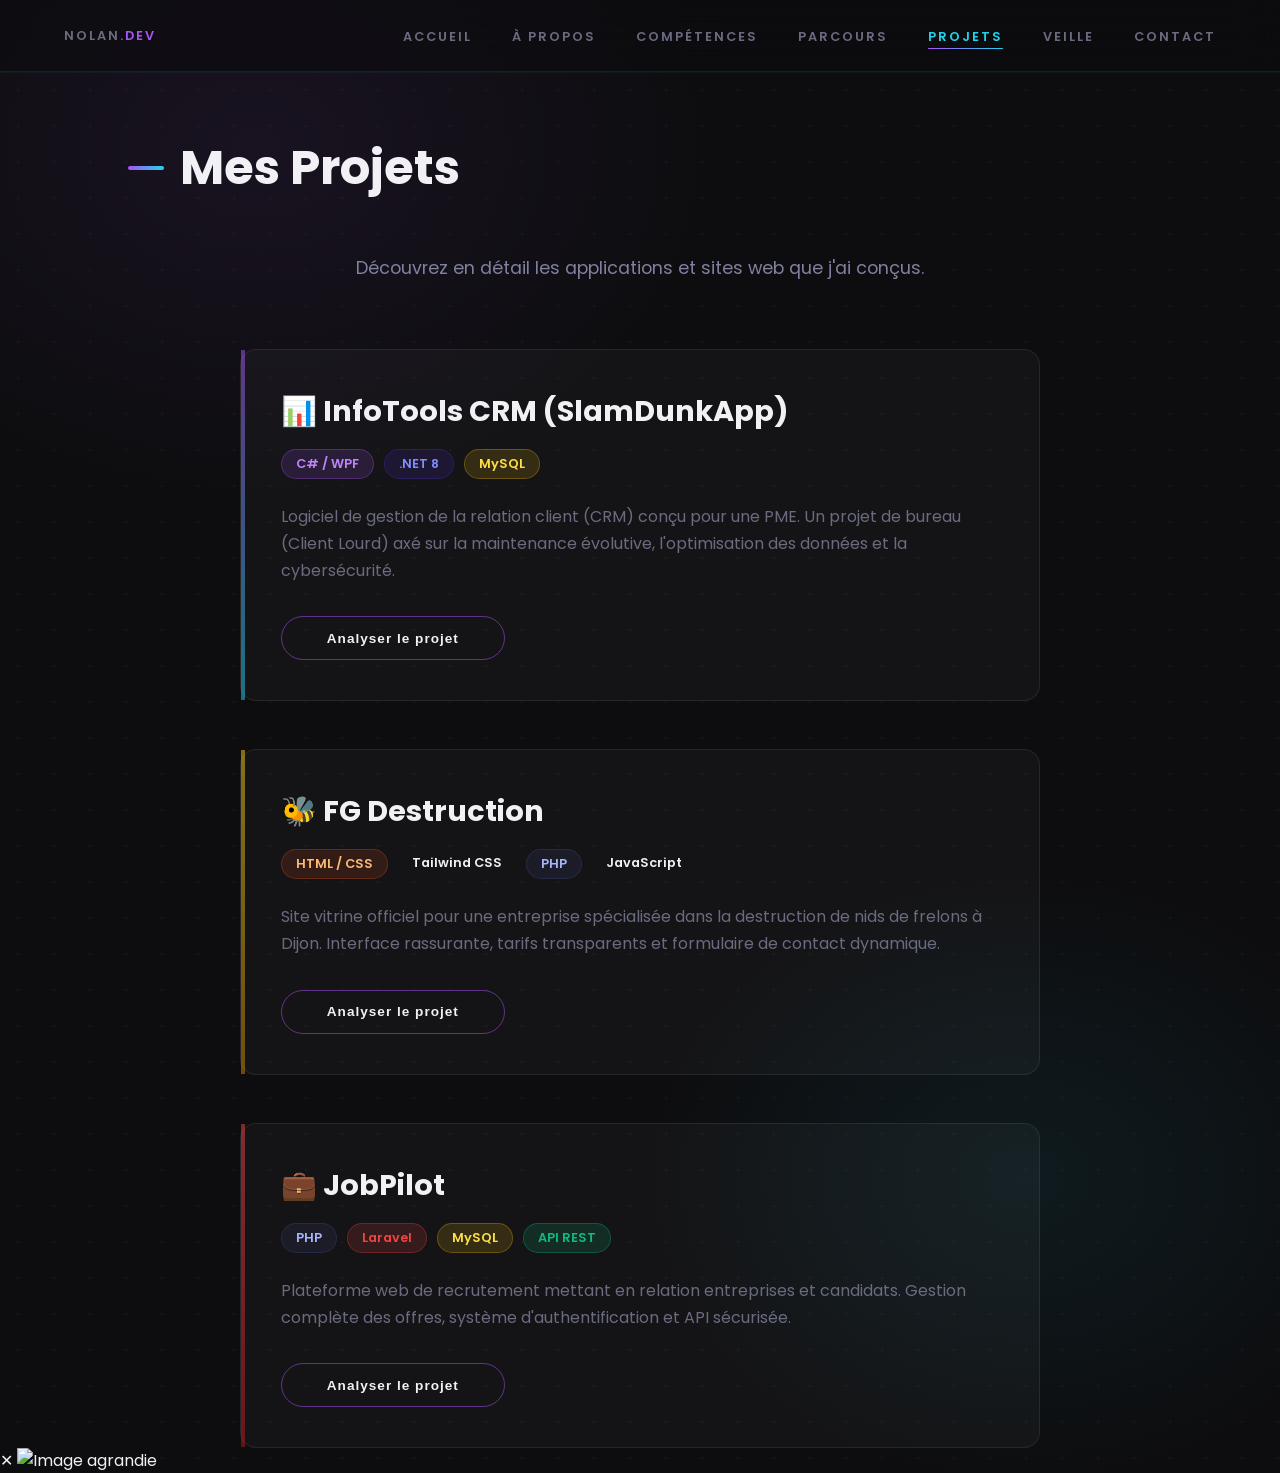
==== projets.html @ b53743a1 "Add files via upload" ====
<!DOCTYPE html>
<html lang="fr">
<head>
    <meta charset="UTF-8">
    <meta name="viewport" content="width=device-width, initial-scale=1.0">
    <title>Projets | Portfolio Nolan</title>
    <link href="https://fonts.googleapis.com/css2?family=Poppins:wght@300;400;500;600;700&display=swap" rel="stylesheet">
    <link rel="stylesheet" href="style.css">
</head>
<body>

    <nav class="nav-top">
        <a href="index.html" class="nav-logo">Nolan<span>.dev</span></a>
        <ul>
            <li><a href="index.html">Accueil</a></li>
            <li><a href="apropos.html">À propos</a></li>
            <li><a href="competences.html">Compétences</a></li>
            <li><a href="parcours.html">Parcours</a></li>
            <li><a href="projets.html" class="active">Projets</a></li>
            <li><a href="veille.html">Veille</a></li>
            <li><a href="contact.html">Contact</a></li>
        </ul>
    </nav>

    <main>
        <section class="section-content">
            <h2 class="section-title">Mes Projets</h2>
            
            <div class="content-box" style="max-width: 1000px; margin: 0 auto;">
                <p class="about-text" style="margin-bottom: 4rem; text-align: center;">
                    Découvrez en détail les applications et sites web que j'ai conçus.
                </p>

                <div class="projects-list">

                    <article class="project-card-vertical reveal">
                        <div class="card-glowing-border"></div>
                        <div class="project-content">
                            <h2 class="project-title">📊 InfoTools CRM (SlamDunkApp)</h2>
                            <div class="project-tags">
                                <span class="tag-color tag-csharp">C# / WPF</span>
                                <span class="tag-color tag-dotnet">.NET 8</span>
                                <span class="tag-color tag-sql">MySQL</span>
                            </div>
                            <p class="project-desc">
                                Logiciel de gestion de la relation client (CRM) conçu pour une PME. Un projet de bureau (Client Lourd) axé sur la maintenance évolutive, l'optimisation des données et la cybersécurité.
                            </p>
                            <button class="btn-outline" onclick="openModal('slamdunk')">Analyser le projet</button>
                        </div>
                    </article>

                    <article class="project-card-vertical reveal">
                        <div class="card-glowing-border" style="background: linear-gradient(180deg, #facc15, #ca8a04);"></div>
                        <div class="project-content">
                            <h2 class="project-title">🐝 FG Destruction</h2>
                            <div class="project-tags">
                                <span class="tag-color tag-html">HTML / CSS</span>
                                <span class="tag-color tag-tailwind">Tailwind CSS</span>
                                <span class="tag-color tag-php">PHP</span>
                                <span class="tag-color tag-js">JavaScript</span>
                            </div>
                            <p class="project-desc">
                                Site vitrine officiel pour une entreprise spécialisée dans la destruction de nids de frelons à Dijon. Interface rassurante, tarifs transparents et formulaire de contact dynamique.
                            </p>
                            <button class="btn-outline" onclick="openModal('fgdestruction')">Analyser le projet</button>
                        </div>
                    </article>

                    <article class="project-card-vertical reveal">
                        <div class="card-glowing-border" style="background: linear-gradient(180deg, #ef4444, #b91c1c);"></div>
                        <div class="project-content">
                            <h2 class="project-title">💼 JobPilot</h2>
                            <div class="project-tags">
                                <span class="tag-color tag-php">PHP</span>
                                <span class="tag-color tag-laravel">Laravel</span>
                                <span class="tag-color tag-sql">MySQL</span>
                                <span class="tag-color tag-api">API REST</span>
                            </div>
                            <p class="project-desc">
                                Plateforme web de recrutement mettant en relation entreprises et candidats. Gestion complète des offres, système d'authentification et API sécurisée.
                            </p>
                            <button class="btn-outline" onclick="openModal('jobpilot')">Analyser le projet</button>
                        </div>
                    </article>

                </div>
            </div>
        </section>
    </main>

    <div class="modal-overlay" id="modal-slamdunk" onclick="handleOverlayClick(event,'slamdunk')">
        <div class="modal">
            <div class="modal-header">
                <h2 class="modal-title">InfoTools CRM</h2>
                <button class="modal-close" onclick="closeModal('slamdunk')">✕</button>
            </div>
            <div class="modal-content">
                <div class="project-tags" style="margin-bottom: 2rem;">
                    <span class="tag-color tag-csharp">C#</span>
                    <span class="tag-color tag-csharp">WPF</span>
                    <span class="tag-color tag-dotnet">.NET 8</span>
                    <span class="tag-color tag-sql">MySQL</span>
                    <span class="tag-color" style="background: rgba(255,255,255,0.1); border: 1px solid rgba(255,255,255,0.2);">MSTest</span>
                    <span class="tag-color" style="background: rgba(255,255,255,0.1); border: 1px solid rgba(255,255,255,0.2);">LiveCharts</span>
                    <span class="tag-color" style="background: rgba(255,255,255,0.1); border: 1px solid rgba(255,255,255,0.2);">iTextSharp</span>
                </div>

                <div class="modal-section-title">📝 Présentation du projet</div>
                <p class="modal-text">
                    InfoTools est une application de bureau (Client Lourd) développée en <strong>C# (WPF)</strong> sous le framework <strong>.NET 8</strong>. Il s'agit d'un logiciel de gestion de la relation client (CRM) conçu pour une PME. Le projet s'inscrit dans une démarche de maintenance évolutive, avec un fort accent sur l'optimisation des données et la cybersécurité.
                </p>

                <div class="modal-section-title">✨ Fonctionnalités Principales</div>
                <ul class="features-list">
                    <li><strong>Tableau de Bord Interactif :</strong> Visualisation des statistiques de l'entreprise en temps réel via des graphiques (LiveCharts).</li>
                    <li><strong>Gestion Commerciale (CRUD) :</strong> Administration unifiée des clients, des prospects et du catalogue de produits IT.</li>
                    <li><strong>Agenda Intelligent :</strong> Système de prise de rendez-vous avec prévention automatique des chevauchements d'horaires.</li>
                    <li><strong>Sécurité & Traçabilité :</strong> Enregistrement complet des actions utilisateurs (historique et audit) avec sérialisation des données au format JSON.</li>
                    <li><strong>Reporting :</strong> Génération automatique de bilans et de statistiques au format PDF.</li>
                </ul>

                <div class="modal-section-title">📸 Captures de l'application</div>
                <div class="modal-gallery">
                    <div>
                        <h4 style="color: var(--text-primary); font-size: 0.9rem; margin-bottom: 8px; text-align: center;">Dashboard & Statistiques</h4>
                        <div class="gallery-item">
                            <img src="img/img1.png" alt="Dashboard InfoTools" onclick="openLightbox(this.src)" style="cursor: zoom-in;">
                        </div>
                    </div>
                    <div>
                        <h4 style="color: var(--text-primary); font-size: 0.9rem; margin-bottom: 8px; text-align: center;">Agenda Intelligent</h4>
                        <div class="gallery-item">
                            <img src="img/img2.png" alt="Agenda Intelligent" onclick="openLightbox(this.src)" style="cursor: zoom-in;">
                        </div>
                    </div>
                    <div>
                        <h4 style="color: var(--text-primary); font-size: 0.9rem; margin-bottom: 8px; text-align: center;">Architecture Base de Données</h4>
                        <div class="gallery-item">
                            <img src="img/img3.png" alt="Base de données MySQL" onclick="openLightbox(this.src)" style="cursor: zoom-in;">
                        </div>
                    </div>
                </div>

                <div style="margin-top: 2.5rem; text-align: center;">
                    <a href="https://github.com/nolanrstt/InfoTools-CRM-LOURD" target="_blank" class="btn-pilule">Voir le code sur GitHub</a>
                </div>
            </div>
        </div>
    </div>

    <div class="modal-overlay" id="modal-fgdestruction" onclick="handleOverlayClick(event,'fgdestruction')">
        <div class="modal">
            <div class="modal-header">
                <h2 class="modal-title">FG Destruction</h2>
                <button class="modal-close" onclick="closeModal('fgdestruction')">✕</button>
            </div>
            <div class="modal-content">
                <div class="project-tags" style="margin-bottom: 2rem;">
                    <span class="tag-color tag-html">HTML5 / CSS3</span>
                    <span class="tag-color tag-tailwind">Tailwind CSS</span>
                    <span class="tag-color tag-php">PHP</span>
                    <span class="tag-color tag-js">JavaScript</span>
                    <span class="tag-color" style="background: rgba(255,255,255,0.1); border: 1px solid rgba(255,255,255,0.2);">API Gouvernement</span>
                    <span class="tag-color" style="background: rgba(255,255,255,0.1); border: 1px solid rgba(255,255,255,0.2);">FormSubmit</span>
                </div>

                <div class="modal-section-title">🎯 Objectif du projet</div>
                <p class="modal-text">
                    Ce projet web a pour but de fournir une interface claire et rassurante pour les clients confrontés à des nuisibles dangereux. Il permet d'identifier l'insecte, de consulter une grille tarifaire transparente et de demander une intervention rapide via un formulaire de contact.
                </p>

                <div class="modal-section-title">📂 Structure & Technologies</div>
                <ul class="features-list">
                    <li><strong>Design & UI :</strong> Utilisation de Tailwind CSS pour un design moderne, responsive et l'intégration d'un Dark Mode sur mesure.</li>
                    <li><strong>Dynamisme PHP :</strong> Gestion des variables globales (téléphone, nom de l'entreprise) pour faciliter les futures mises à jour sur toutes les pages.</li>
                    <li><strong>UX & JavaScript :</strong> Autocomplétion de l'adresse postale dans le formulaire via l'API Adresse du gouvernement français.</li>
                    <li><strong>Contact :</strong> Gestion de l'envoi des e-mails du formulaire sans backend complexe grâce à l'outil FormSubmit.</li>
                </ul>

                <div class="modal-section-title">📸 Captures de l'application</div>
                <div class="modal-gallery">
                    <div>
                        <h4 style="color: var(--text-primary); font-size: 0.9rem; margin-bottom: 8px; text-align: center;">Grille Tarifaire (tarifs.php)</h4>
                        <div class="gallery-item">
                            <img src="img/img4.png" alt="Grille Tarifaire FG Destruction" onclick="openLightbox(this.src)" style="cursor: zoom-in;">
                        </div>
                    </div>
                    <div>
                        <h4 style="color: var(--text-primary); font-size: 0.9rem; margin-bottom: 8px; text-align: center;">Formulaire de Devis (contact.php)</h4>
                        <div class="gallery-item">
                            <img src="img/img5.png" alt="Formulaire de devis" onclick="openLightbox(this.src)" style="cursor: zoom-in;">
                        </div>
                    </div>
                </div>

                <div style="margin-top: 2.5rem; text-align: center;">
                    <a href="https://github.com/nolanrstt/Site-web-stage" target="_blank" class="btn-pilule">Voir le code sur GitHub</a>
                </div>
            </div>
        </div>
    </div>

    <div class="modal-overlay" id="modal-jobpilot" onclick="handleOverlayClick(event,'jobpilot')">
        <div class="modal">
            <div class="modal-header">
                <h2 class="modal-title">JobPilot</h2>
                <button class="modal-close" onclick="closeModal('jobpilot')">✕</button>
            </div>
            <div class="modal-content">
                <div class="project-tags" style="margin-bottom: 2rem;">
                    <span class="tag-color tag-php">PHP</span>
                    <span class="tag-color tag-laravel">Laravel</span>
                    <span class="tag-color tag-sql">MySQL</span>
                    <span class="tag-color tag-api">API REST</span>
                    <span class="tag-color" style="background: rgba(255,255,255,0.1); border: 1px solid rgba(255,255,255,0.2);">MVC</span>
                    <span class="tag-color" style="background: rgba(255,255,255,0.1); border: 1px solid rgba(255,255,255,0.2);">Logs & Audit</span>
                </div>

                <div class="modal-section-title">💼 Contexte & Objectifs</div>
                <p class="modal-text">
                    <strong>JobPilot</strong> est une plateforme web de gestion d'offres d'emploi développée dans le cadre de ma formation en BTS SIO option SLAM.<br><br>
                    L'objectif du projet était de créer une application complète permettant aux <strong>entreprises de publier des offres d'emploi</strong> et aux <strong>candidats de postuler directement en ligne</strong>. Le projet inclut également un système d'administration permettant de gérer les utilisateurs et leurs rôles.
                </p>

                <div class="modal-section-title">⚙️ Fonctionnalités développées</div>
                <ul class="features-list">
                    <li><strong>Gestion des offres :</strong> Création, modification et suppression des annonces (CRUD complet).</li>
                    <li><strong>Authentification & Rôles :</strong> Système sécurisé avec Laravel gérant 3 niveaux d'accès : Admin, Entreprise et Candidat.</li>
                    <li><strong>Espace Candidature :</strong> Possibilité pour les candidats de postuler directement aux offres.</li>
                    <li><strong>Administration globale :</strong> Interface d'administration dédiée pour gérer les utilisateurs, les candidats et les entreprises.</li>
                    <li><strong>API REST :</strong> Création d'une API sécurisée pour accéder aux données de la plateforme depuis l'extérieur.</li>
                    <li><strong>Sécurité & Traçabilité :</strong> Mise en place de logs d'audit pour suivre les actions importantes des utilisateurs.</li>
                </ul>

                <div style="margin-top: 2.5rem; text-align: center;">
                    <a href="https://github.com/nolanrstt/JobPilot" target="_blank" class="btn-pilule">Voir le code sur GitHub</a>
                </div>
            </div>
        </div>
    </div>

    <div id="image-lightbox" class="lightbox-overlay" onclick="closeLightbox(event)">
        <span class="lightbox-close">✕</span>
        <img id="lightbox-img" src="" alt="Image agrandie">
    </div>

    <script>
        /* --- GESTION DES MODALES --- */
        function openModal(id) {
            document.getElementById('modal-' + id).classList.add('open');
            document.body.style.overflow = 'hidden';
        }
        function closeModal(id) {
            document.getElementById('modal-' + id).classList.remove('open');
            document.body.style.overflow = '';
        }
        function handleOverlayClick(e, id) {
            if (e.target === e.currentTarget) closeModal(id);
        }
        document.addEventListener('keydown', (e) => {
            if (e.key === 'Escape') {
                document.querySelectorAll('.modal-overlay.open').forEach(m => {
                    m.classList.remove('open');
                    document.body.style.overflow = '';
                });
                // Fermeture de la lightbox
                const lightbox = document.getElementById('image-lightbox');
                if(lightbox) lightbox.classList.remove('active');
            }
        });

        /* --- LIGHTBOX (AGRANDISSEMENT IMAGES) --- */
        function openLightbox(src) {
            const lightbox = document.getElementById('image-lightbox');
            const lightboxImg = document.getElementById('lightbox-img');
            lightboxImg.src = src;
            lightbox.classList.add('active');
        }
        function closeLightbox(e) {
            if (e.target !== document.getElementById('lightbox-img')) {
                document.getElementById('image-lightbox').classList.remove('active');
            }
        }

        /* --- ANIMATION AU SCROLL --- */
        const reveals = document.querySelectorAll('.reveal');
        const observer = new IntersectionObserver((entries) => {
            entries.forEach(entry => {
                if(entry.isIntersecting) {
                    entry.target.classList.add('active');
                }
            });
        }, { threshold: 0.1 }); 

        reveals.forEach(reveal => {
            observer.observe(reveal);
        });
    </script>
</body>
</html>
---- style.css ----
/* === VARIABLES & RESET === */
:root {
    --accent-primary: #a855f7;   /* Violet */
    --accent-secondary: #22d3ee; /* Cyan */
    --accent-glow-violet: rgba(168, 85, 247, 0.35);
    --accent-glow-cyan: rgba(34, 211, 238, 0.3);
    --bg-main: #0d0d0f;
    --bg-surface: rgba(255, 255, 255, 0.03);
    --text-primary: #f0f0f5;
    --text-muted: #6b6b80;
    --nav-height: 72px;
}

* {
    margin: 0;
    padding: 0;
    box-sizing: border-box;
}

html {
    scroll-behavior: smooth;
}

body {
    background-color: var(--bg-main);
    background-image:
        radial-gradient(ellipse 60% 40% at 20% 10%, rgba(168, 85, 247, 0.08) 0%, transparent 60%),
        radial-gradient(ellipse 50% 35% at 80% 80%, rgba(34, 211, 238, 0.07) 0%, transparent 60%),
        radial-gradient(rgba(255, 255, 255, 0.04) 1px, transparent 1px);
    background-size: 100% 100%, 100% 100%, 36px 36px;
    color: var(--text-primary);
    font-family: 'Poppins', sans-serif;
    overflow-x: hidden;
    padding-top: var(--nav-height);
}

/* === CURSEUR === */
.cursor-dot {
    position: fixed;
    top: 0; left: 0;
    width: 6px; height: 6px;
    background-color: var(--accent-secondary);
    border-radius: 50%;
    z-index: 9999;
    pointer-events: none;
    transform: translate(-50%, -50%);
    box-shadow: 0 0 12px var(--accent-secondary), 0 0 24px var(--accent-glow-cyan);
    transition: opacity 0.3s;
}

.cursor-circle {
    position: fixed;
    top: 0; left: 0;
    width: 36px; height: 36px;
    border: 1px solid rgba(168, 85, 247, 0.5);
    border-radius: 50%;
    z-index: 9998;
    pointer-events: none;
    transform: translate(-50%, -50%);
    transition: width 0.3s ease-out, height 0.3s ease-out, border-color 0.3s, background-color 0.3s;
}

/* === NAVBAR HORIZONTALE FIXE === */
.nav-top {
    position: fixed;
    top: 0;
    left: 0;
    right: 0;
    height: var(--nav-height);
    z-index: 100;
    display: flex;
    align-items: center;
    justify-content: space-between;
    padding: 0 4rem;

    /* Glassmorphism */
    background: rgba(13, 13, 15, 0.6);
    backdrop-filter: blur(20px);
    -webkit-backdrop-filter: blur(20px);
    border-bottom: 1px solid rgba(168, 85, 247, 0.15);
    box-shadow: 0 1px 0 rgba(34, 211, 238, 0.05);
}

/* Logo / Nom à gauche */
.nav-logo {
    font-size: 1.1rem;
    font-weight: 700;
    letter-spacing: -0.5px;
    color: var(--text-primary);
    text-decoration: none;
}

.nav-logo span {
    color: var(--accent-primary);
}

/* Liens à droite */
.nav-top ul {
    list-style: none;
    display: flex;
    align-items: center;
    gap: 2.5rem;
}

.nav-top a {
    color: var(--text-muted);
    text-decoration: none;
    font-size: 0.8rem;
    font-weight: 600;
    text-transform: uppercase;
    letter-spacing: 2px;
    position: relative;
    transition: color 0.3s ease;
}

/* Trait animé sous les liens */
.nav-top a::after {
    content: '';
    position: absolute;
    bottom: -4px;
    left: 0;
    width: 0%;
    height: 1.5px;
    background: linear-gradient(90deg, var(--accent-primary), var(--accent-secondary));
    border-radius: 2px;
    transition: width 0.3s ease;
}

.nav-top a:hover {
    color: var(--text-primary);
}

.nav-top a:hover::after,
.nav-top a.active::after {
    width: 100%;
}

.nav-top a.active {
    color: var(--accent-secondary);
}

/* === STRUCTURE PRINCIPALE === */
main {
    padding-left: 10vw;
    padding-right: 10vw;
}

.section-full {
    min-height: 100vh;
    display: flex;
    flex-direction: column;
    justify-content: center;
}

.section-content {
    min-height: 100vh;
    padding-top: 60px;
    display: flex;
    flex-direction: column;
    justify-content: center;
}

.content-box {
    max-width: 800px;
}

/* === TYPOGRAPHIE === */
h1 {
    font-size: 5rem;
    font-weight: 700;
    line-height: 1.1;
    margin: 0 0 1.5rem 0;
    letter-spacing: -2px;
}

.prenom {
    background: linear-gradient(135deg, var(--accent-primary) 0%, var(--accent-secondary) 100%);
    -webkit-background-clip: text;
    -webkit-text-fill-color: transparent;
    background-clip: text;
}

.section-title {
    font-size: 3rem;
    font-weight: 700;
    margin-bottom: 3rem;
    display: flex;
    align-items: center;
    gap: 16px;
}

/* Trait violet → cyan devant les titres */
.section-title::before {
    content: "";
    display: block;
    width: 36px;
    height: 4px;
    background: linear-gradient(90deg, var(--accent-primary), var(--accent-secondary));
    border-radius: 2px;
    flex-shrink: 0;
}

.welcome-text {
    font-size: 0.95rem;
    font-weight: 600;
    text-transform: uppercase;
    letter-spacing: 4px;
    margin-bottom: 1rem;
    /* Texte dégradé cyan → violet */
    background: linear-gradient(90deg, var(--accent-secondary), var(--accent-primary));
    -webkit-background-clip: text;
    -webkit-text-fill-color: transparent;
    background-clip: text;
}

.about-text {
    font-size: 1.1rem;
    color: #8080a0;
    line-height: 1.85;
    margin-bottom: 1.5rem;
}

/* === BOUTON PILULE === */
.btn-pilule {
    display: inline-block;
    align-self: flex-start;
    padding: 0.9rem 2.8rem;
    background: linear-gradient(135deg, var(--accent-primary), var(--accent-secondary));
    color: #0d0d0f;
    text-decoration: none;
    font-weight: 700;
    font-size: 0.85rem;
    letter-spacing: 1px;
    border-radius: 100px;
    box-shadow:
        0 0 20px var(--accent-glow-violet),
        0 0 40px rgba(168, 85, 247, 0.1);
    transition: transform 0.3s ease, box-shadow 0.3s ease;
    position: relative;
    overflow: hidden;
}

/* Reflet animé sur le bouton */
.btn-pilule::before {
    content: '';
    position: absolute;
    top: -50%; left: -60%;
    width: 60%; height: 200%;
    background: rgba(255, 255, 255, 0.15);
    transform: skewX(-20deg);
    transition: left 0.5s ease;
}

.btn-pilule:hover::before {
    left: 120%;
}

.btn-pilule:hover {
    transform: translateY(-4px);
    box-shadow:
        0 0 30px var(--accent-glow-violet),
        0 0 60px var(--accent-glow-cyan),
        0 16px 30px -8px rgba(168, 85, 247, 0.4);
}

/* === CENTRAGE ACCUEIL === */
.accueil-centre {
    display: flex;
    flex-direction: column;
    justify-content: center;
    align-items: center;
    text-align: center;
}

.accueil-centre h1 {
    margin-bottom: 0;
}

/* === COMPÉTENCES (ICÔNES) === */
.skills-container-grid {
    display: grid;
    grid-template-columns: repeat(auto-fit, minmax(280px, 1fr));
    gap: 3rem;
}

.skill-category h3 {
    color: var(--accent-secondary);
    font-size: 0.85rem;
    font-weight: 600;
    text-transform: uppercase;
    letter-spacing: 2px;
    margin-bottom: 1.5rem;
    padding-bottom: 0.75rem;
    border-bottom: 1px solid rgba(34, 211, 238, 0.15);
}

.icon-grid {
    display: flex;
    flex-wrap: wrap;
    gap: 12px;
}

.skill-box {
    background-color: var(--bg-surface);
    border: 1px solid rgba(255, 255, 255, 0.06);
    border-radius: 14px;
    padding: 1.4rem 1rem;
    min-width: 90px;
    display: flex;
    flex-direction: column;
    align-items: center;
    justify-content: center;
    transition: all 0.3s ease;
    position: relative;
    overflow: hidden;
}

/* Lueur de fond au hover */
.skill-box::before {
    content: '';
    position: absolute;
    inset: 0;
    background: radial-gradient(circle at center, var(--accent-glow-violet) 0%, transparent 70%);
    opacity: 0;
    transition: opacity 0.3s ease;
}

.skill-box:hover::before {
    opacity: 1;
}

.skill-box i {
    font-size: 2.2rem;
    color: var(--text-muted);
    margin-bottom: 10px;
    transition: color 0.3s ease, transform 0.3s ease;
    position: relative;
    z-index: 1;
}

.skill-box span {
    font-size: 0.8rem;
    color: #606070;
    font-weight: 500;
    transition: color 0.3s ease;
    position: relative;
    z-index: 1;
}

.skill-box:hover {
    background-color: rgba(168, 85, 247, 0.06);
    border-color: var(--accent-primary);
    transform: translateY(-5px);
    box-shadow:
        0 0 0 1px rgba(168, 85, 247, 0.2),
        0 12px 24px -8px var(--accent-glow-violet);
}

.skill-box:hover i {
    color: var(--accent-secondary);
    transform: scale(1.15);
}

.skill-box:hover span {
    color: var(--text-primary);
}

/* === SCROLLBAR === */
::-webkit-scrollbar {
    width: 6px;
}

::-webkit-scrollbar-track {
    background: var(--bg-main);
}

::-webkit-scrollbar-thumb {
    background: linear-gradient(180deg, var(--accent-primary), var(--accent-secondary));
    border-radius: 3px;
}

/* === SÉLECTION DE TEXTE === */
::selection {
    background: rgba(168, 85, 247, 0.35);
    color: var(--text-primary);
}

/* === NOUVEAUX ÉLÉMENTS DE L'ACCUEIL === */

.hero-desc {
    max-width: 600px;
    margin: 1.5rem auto 2rem auto; /* Centré avec des marges */
    font-size: 1.1rem;
    color: var(--text-muted);
    line-height: 1.6;
}

.hero-desc strong {
    color: var(--text-primary);
}

/* Les petits badges (Tags) */
.hero-tags {
    display: flex;
    flex-wrap: wrap;
    justify-content: center;
    gap: 15px;
    margin-bottom: 3rem;
}

.hero-tag {
    background: rgba(255, 255, 255, 0.03);
    border: 1px solid rgba(255, 255, 255, 0.08);
    padding: 8px 16px;
    border-radius: 50px;
    font-size: 0.85rem;
    color: var(--text-primary);
    font-weight: 500;
    letter-spacing: 0.5px;
    box-shadow: 0 4px 10px rgba(0, 0, 0, 0.2);
    /* Petit effet de lueur cyan au survol */
    transition: border-color 0.3s, box-shadow 0.3s;
}

.hero-tag:hover {
    border-color: rgba(34, 211, 238, 0.4);
    box-shadow: 0 0 15px var(--accent-glow-cyan);
}

/* Les boutons d'action */
.hero-actions {
    display: flex;
    gap: 20px;
    justify-content: center;
    align-items: center;
}

/* Le bouton secondaire (transparent avec bordure) */
.btn-outline {
    display: inline-block;
    padding: 0.85rem 2.8rem;
    background: transparent;
    color: var(--text-primary);
    text-decoration: none;
    font-weight: 600;
    font-size: 0.85rem;
    letter-spacing: 1px;
    border-radius: 100px;
    border: 1px solid rgba(168, 85, 247, 0.5); /* Bordure violette */
    transition: all 0.3s ease;
}

.btn-outline:hover {
    background: rgba(168, 85, 247, 0.1);
    border-color: var(--accent-primary);
    transform: translateY(-4px);
    box-shadow: 0 0 20px var(--accent-glow-violet);
}
/* === GRILLE PARCOURS (2 COLONNES) === */
/* === GRILLE PARCOURS (2 COLONNES) === */
.parcours-grid {
    display: grid;
    grid-template-columns: 1fr 1fr; /* Coupe la page en 2 */
    gap: 4rem; /* Grand espace entre les deux colonnes */
}

.col-title {
    font-size: 1.4rem;
    color: var(--text-primary);
    margin-bottom: 2rem;
    display: flex;
    align-items: center;
    gap: 12px;
    letter-spacing: 1px;
    text-transform: uppercase;
    border-bottom: 1px solid rgba(255, 255, 255, 0.1);
    padding-bottom: 1rem;
}

/* === LE FORMAT "CASE / RECTANGLE" === */
.cards-container {
    display: flex;
    flex-direction: column;
    gap: 1.5rem; /* Espace entre tes cases */
}

/* === LE FORMAT "CASE / RECTANGLE" === */
/* === LE FORMAT "CASE / RECTANGLE" === */
.cards-container {
    display: flex;
    flex-direction: column;
    gap: 1.5rem; /* Espace entre tes cases */
}

.parcours-card {
    position: relative;
    background-color: var(--bg-surface);
    border: 1px solid rgba(255, 255, 255, 0.08);
    border-radius: 16px;
    padding: 2rem;
    overflow: hidden;
    transition: all 0.4s ease;
    
    /* Hauteur fixe pour un alignement parfait */
    height: 280px; 
    display: flex;
    flex-direction: column;
}

/* Le petit trait de couleur sur la gauche de la case (IL ÉTAIT MANQUANT !) */
.card-glowing-border {
    position: absolute;
    top: 0;
    left: 0;
    width: 4px;
    height: 100%;
    background: linear-gradient(180deg, var(--accent-primary), var(--accent-secondary));
    opacity: 0.5;
    transition: opacity 0.4s ease, width 0.4s ease;
}

/* Animation au survol de la case (IL ÉTAIT MANQUANT !) */
.parcours-card:hover {
    background-color: rgba(255, 255, 255, 0.03);
    border-color: var(--accent-primary);
    transform: translateY(-5px);
    box-shadow: 0 15px 30px -10px var(--accent-glow-violet);
}

.parcours-card:hover .card-glowing-border {
    opacity: 1;
    width: 6px; 
}

/* Intérieur de la case */
.card-header {
    display: flex;
    justify-content: space-between;
    align-items: center;
    margin-bottom: 1rem;
}

.card-date {
    font-size: 1.1rem;
    font-weight: 700;
    color: var(--accent-secondary); 
    letter-spacing: 1px;
}

.card-badge {
    background: rgba(34, 211, 238, 0.1);
    color: var(--accent-secondary);
    padding: 4px 12px;
    border-radius: 50px;
    font-size: 0.8rem;
    font-weight: 600;
    border: 1px solid rgba(34, 211, 238, 0.3);
}

.badge-done {
    background: rgba(168, 85, 247, 0.1);
    color: var(--accent-primary);
    border-color: rgba(168, 85, 247, 0.3);
}

.parcours-card h3 {
    color: var(--text-primary);
    font-size: 1.3rem;
    margin-bottom: 0.5rem;
}

.parcours-card h4 {
    color: #8080a0;
    font-size: 0.95rem;
    font-weight: 500;
    margin-bottom: 1rem;
}

.parcours-card p {
    color: var(--text-muted);
    line-height: 1.6;
    font-size: 0.9rem;
    margin: 0;
}

/* Responsive pour les petits écrans */
@media (max-width: 900px) {
    .parcours-grid {
        grid-template-columns: 1fr; 
        gap: 3rem;
    }
    
    .parcours-card {
        /* Sur mobile, on retire la hauteur fixe pour laisser le texte s'étirer si besoin */
        height: auto; 
    }
}
/* === PAGE PROJETS (GRILLE DE CARTES) === */
.projects-grid {
    display: grid;
    grid-template-columns: repeat(auto-fill, minmax(320px, 1fr));
    gap: 2.5rem;
}

.project-card {
    position: relative;
    background-color: var(--bg-surface);
    border: 1px solid rgba(255, 255, 255, 0.08);
    border-radius: 16px;
    padding: 2rem;
    overflow: hidden;
    cursor: pointer; /* Indique que c'est cliquable */
    transition: all 0.4s ease;
    display: flex;
    flex-direction: column;
    min-height: 280px;
}

/* Trait lumineux sur la gauche (comme dans Scolarité) */
.project-card::before {
    content: '';
    position: absolute;
    top: 0; left: 0;
    width: 4px; height: 100%;
    background: linear-gradient(180deg, var(--accent-secondary), var(--accent-primary));
    opacity: 0.5;
    transition: all 0.4s ease;
}

.project-card:hover {
    background-color: rgba(255, 255, 255, 0.03);
    border-color: var(--accent-secondary); /* Devient Cyan au survol */
    transform: translateY(-5px);
    box-shadow: 0 15px 30px -10px var(--accent-glow-cyan);
}

.project-card:hover::before {
    opacity: 1;
    width: 6px;
}

.project-card .card-body {
    display: flex;
    flex-direction: column;
    height: 100%;
}

.project-card .card-title {
    color: var(--text-primary);
    font-size: 1.5rem;
    margin-bottom: 0.2rem;
    font-weight: 700;
}

.project-card .card-subtitle {
    color: var(--accent-secondary);
    font-size: 0.9rem;
    font-style: italic;
    margin-bottom: 1rem;
}

.project-card .card-desc {
    color: var(--text-muted);
    line-height: 1.6;
    font-size: 0.9rem;
    margin-bottom: 1.5rem;
    flex-grow: 1;
}

.project-card .card-footer {
    display: flex;
    justify-content: space-between;
    align-items: center;
    margin-top: auto;
    border-top: 1px solid rgba(255,255,255,0.05);
    padding-top: 1rem;
}

.project-card .card-date {
    color: #8080a0;
    font-size: 0.85rem;
    font-weight: 600;
}

.project-card .card-arrow {
    color: var(--accent-secondary);
    font-size: 1.2rem;
    transition: transform 0.3s ease;
}

.project-card:hover .card-arrow {
    transform: translateX(5px); /* La petite flèche bouge au survol */
}
/* === DISPOSITION VERTICALE DES PROJETS === */
.projects-list {
    display: flex;
    flex-direction: column;
    gap: 3rem; /* Espace entre chaque projet */
    align-items: center;
}

.project-card-vertical {
    position: relative;
    background-color: var(--bg-surface);
    border: 1px solid rgba(255, 255, 255, 0.08);
    border-radius: 16px;
    padding: 2.5rem;
    width: 100%;
    max-width: 800px; /* Largeur de la carte */
    transition: all 0.4s ease;
    display: flex;
    flex-direction: column;
}

.project-card-vertical:hover {
    background-color: rgba(255, 255, 255, 0.03);
    border-color: var(--accent-secondary);
    transform: translateY(-5px);
    box-shadow: 0 15px 30px -10px var(--accent-glow-cyan);
}

.project-title {
    color: var(--text-primary);
    font-size: 1.8rem;
    margin-bottom: 1rem;
}

.project-desc {
    color: var(--text-muted);
    line-height: 1.7;
    font-size: 1rem;
    margin-bottom: 2rem;
}

/* === TAGS / BULLES COLORÉES === */
.project-tags {
    display: flex;
    flex-wrap: wrap;
    gap: 10px;
    margin-bottom: 1.5rem;
}

.tag-color {
    padding: 5px 14px;
    border-radius: 50px;
    font-size: 0.8rem;
    font-weight: 600;
}

/* Couleurs personnalisées pour les technos */
.tag-csharp { background: rgba(168, 85, 247, 0.15); color: #c084fc; border: 1px solid rgba(168, 85, 247, 0.3); }
.tag-dotnet { background: rgba(81, 43, 212, 0.15); color: #818cf8; border: 1px solid rgba(81, 43, 212, 0.3); }
.tag-sql    { background: rgba(234, 179, 8, 0.15); color: #fde047; border: 1px solid rgba(234, 179, 8, 0.3); }
.tag-php    { background: rgba(71, 74, 138, 0.15); color: #a5b4fc; border: 1px solid rgba(71, 74, 138, 0.3); }
.tag-html   { background: rgba(225, 78, 29, 0.15); color: #fdba74; border: 1px solid rgba(225, 78, 29, 0.3); }


/* === ANIMATION AU SCROLL (BONUS) === */
.reveal {
    opacity: 0;
    transform: translateY(60px); /* Part du bas */
    transition: all 0.8s cubic-bezier(0.5, 0, 0, 1); /* Animation fluide */
}

.reveal.active {
    opacity: 1;
    transform: translateY(0); /* Remonte à sa place naturelle */
}

/* === MODALES (PANNEAUX DÉTAILS) === */
.modal-overlay {
    position: fixed;
    inset: 0;
    background: rgba(13, 13, 15, 0.85); /* Fond très sombre */
    backdrop-filter: blur(8px); /* Floute ton site en arrière-plan */
    z-index: 1000; /* Par dessus la barre de navigation */
    display: flex;
    align-items: center;
    justify-content: center;
    padding: 2rem;
    opacity: 0;
    pointer-events: none;
    transition: opacity 0.3s ease;
}

.modal-overlay.open {
    opacity: 1;
    pointer-events: all;
}

.modal {
    background-color: var(--bg-main);
    border: 1px solid rgba(34, 211, 238, 0.3); /* Bordure Cyan */
    border-radius: 16px;
    max-width: 800px;
    width: 100%;
    max-height: 85vh;
    overflow-y: auto;
    transform: translateY(30px) scale(0.98);
    transition: transform 0.3s ease;
    box-shadow: 0 0 40px var(--accent-glow-cyan);
}

.modal-overlay.open .modal {
    transform: translateY(0) scale(1);
}

.modal-header {
    position: sticky;
    top: 0;
    background: rgba(13, 13, 15, 0.95);
    backdrop-filter: blur(10px);
    padding: 2rem;
    border-bottom: 1px solid rgba(255,255,255,0.05);
    display: flex;
    align-items: center;
    justify-content: space-between;
    z-index: 10;
}

.modal-title {
    font-size: 2rem;
    font-weight: 700;
    background: linear-gradient(90deg, var(--accent-secondary), var(--accent-primary));
    -webkit-background-clip: text;
    -webkit-text-fill-color: transparent;
}

.modal-close {
    background: rgba(255,255,255,0.05);
    border: 1px solid rgba(255,255,255,0.1);
    color: var(--text-primary);
    width: 40px; height: 40px;
    border-radius: 50%;
    font-size: 1.2rem;
    cursor: pointer;
    display: flex; align-items: center; justify-content: center;
    transition: all 0.3s ease;
}

.modal-close:hover {
    background: rgba(255, 85, 85, 0.2);
    color: #ff5555;
    border-color: #ff5555;
    transform: rotate(90deg);
}

.modal-content {
    padding: 2rem;
}

.modal-gallery {
    display: grid;
    grid-template-columns: 1fr 1fr;
    gap: 15px;
    margin-bottom: 2rem;
}

.gallery-item {
    border-radius: 12px;
    overflow: hidden;
    aspect-ratio: 16/9;
    background: var(--bg-surface);
    border: 1px dashed rgba(255,255,255,0.2);
    display: flex;
    align-items: center;
    justify-content: center;
    color: var(--text-muted);
    font-size: 0.9rem;
}

.gallery-item img {
    width: 100%; height: 100%;
    object-fit: cover;
    transition: transform 0.3s ease;
}

.gallery-item:hover img {
    transform: scale(1.05);
}

.modal-section-title {
    font-size: 1.2rem;
    color: var(--accent-secondary); /* Cyan */
    margin: 2rem 0 1rem 0;
    font-weight: 600;
}

.modal-text {
    font-size: 0.95rem;
    line-height: 1.7;
    color: var(--text-muted);
}

.features-list {
    list-style: none;
    margin-top: 1rem;
}

.features-list li {
    font-size: 0.95rem;
    color: var(--text-primary);
    padding: 8px 0;
    border-bottom: 1px solid rgba(255,255,255,0.05);
    display: flex;
    align-items: flex-start;
    gap: 10px;
}

.features-list li::before {
    content: "▸";
    color: var(--accent-primary); /* Violet */
    font-weight: bold;
}
.tag-laravel  { background: rgba(239, 68, 68, 0.15); color: #ef4444; border: 1px solid rgba(239, 68, 68, 0.3); }
.tag-api      { background: rgba(16, 185, 129, 0.15); color: #10b981; border: 1px solid rgba(16, 185, 129, 0.3); }
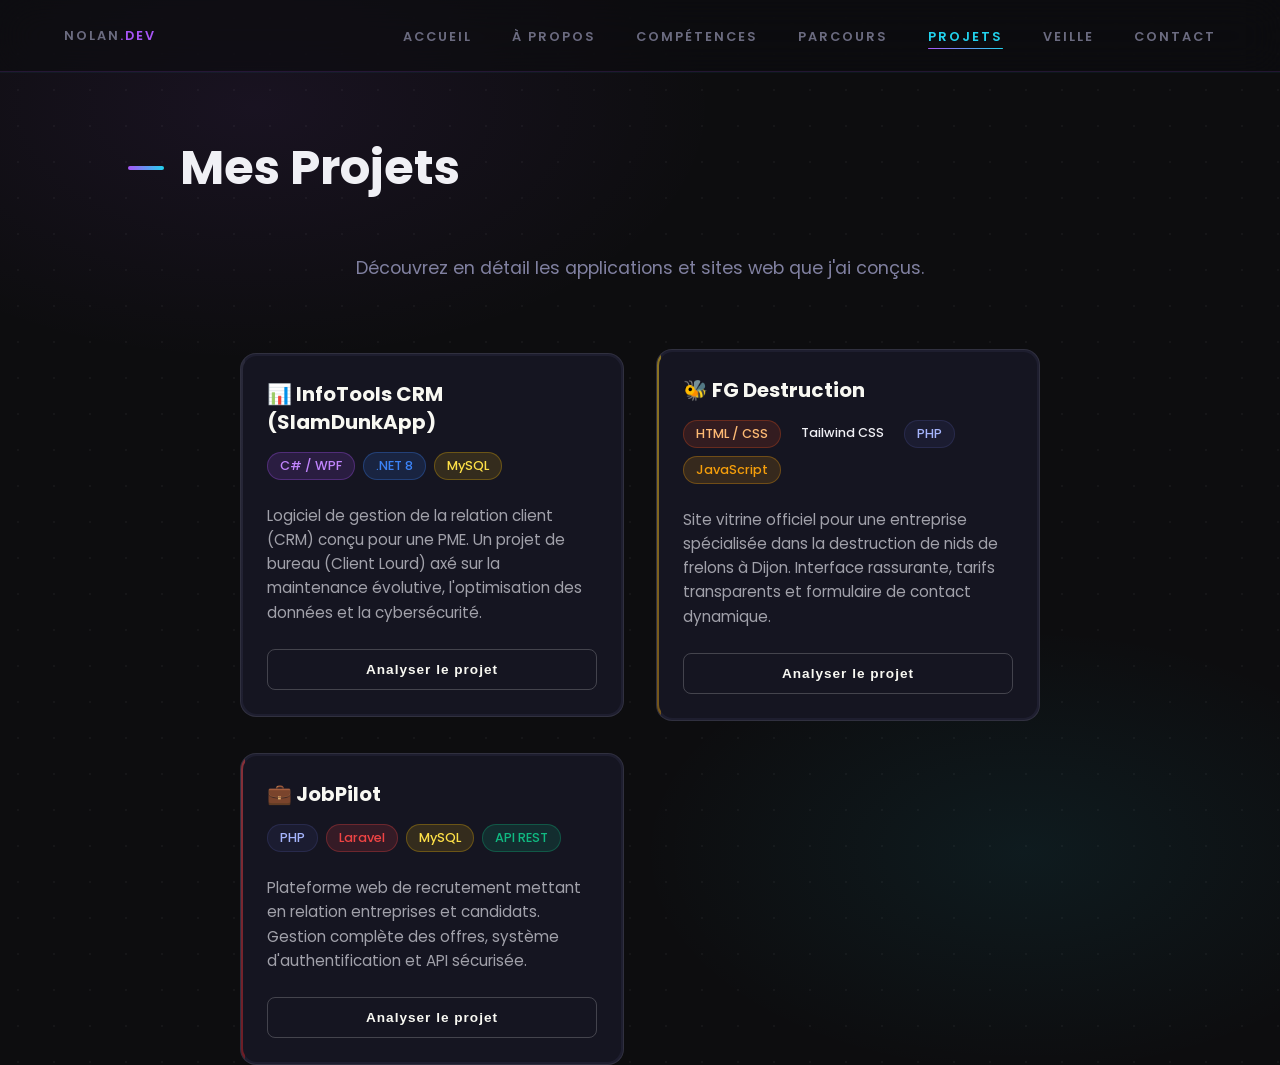
==== commit c3ea578d: "Add files via upload" ====
--- a/projets.html
+++ b/projets.html
@@ -238,12 +238,6 @@
             </div>
         </div>
     </div>
-
-    <div id="image-lightbox" class="lightbox-overlay" onclick="closeLightbox(event)">
-        <span class="lightbox-close">✕</span>
-        <img id="lightbox-img" src="" alt="Image agrandie">
-    </div>
-
     <script>
         /* --- GESTION DES MODALES --- */
         function openModal(id) {
--- a/style.css
+++ b/style.css
@@ -913,4 +913,359 @@
     font-weight: bold;
 }
 .tag-laravel  { background: rgba(239, 68, 68, 0.15); color: #ef4444; border: 1px solid rgba(239, 68, 68, 0.3); }
-.tag-api      { background: rgba(16, 185, 129, 0.15); color: #10b981; border: 1px solid rgba(16, 185, 129, 0.3); }+.tag-api      { background: rgba(16, 185, 129, 0.15); color: #10b981; border: 1px solid rgba(16, 185, 129, 0.3); }
+/* --- SECTION VEILLE TECHNOLOGIQUE --- */
+
+/* Grille pour aligner les articles proprement (responsive) */
+.projects-list {
+    display: grid;
+    grid-template-columns: repeat(auto-fit, minmax(300px, 1fr));
+    gap: 2rem;
+}
+
+/* Base de la carte */
+.project-card-vertical {
+    position: relative;
+    background-color: #1e1e2f; /* Couleur de fond par défaut */
+    border-radius: 16px;
+    overflow: hidden;
+    padding: 2px; /* Laisse de la place pour la bordure brillante */
+    transition: transform 0.3s ease, box-shadow 0.3s ease;
+    display: flex;
+    flex-direction: column;
+}
+
+.project-card-vertical:hover {
+    transform: translateY(-5px);
+    box-shadow: 0 10px 30px rgba(0, 0, 0, 0.4);
+}
+
+/* Bordure lumineuse en fond */
+.card-glowing-border {
+    position: absolute;
+    top: 0; left: 0; right: 0; bottom: 0;
+    background: linear-gradient(180deg, rgba(255,255,255,0.1), transparent);
+    z-index: 0;
+}
+
+/* Contenu de la carte (au-dessus de la bordure) */
+.project-content {
+    position: relative;
+    background-color: #151521; /* Fond intérieur sombre */
+    border-radius: 14px;
+    padding: 1.5rem;
+    height: 100%;
+    display: flex;
+    flex-direction: column;
+    z-index: 1;
+}
+
+/* Titre de l'article */
+.project-title {
+    font-size: 1.25rem;
+    color: #f8f8f2;
+    margin-bottom: 1rem;
+    line-height: 1.4;
+}
+
+/* Conteneur des tags */
+.project-tags {
+    display: flex;
+    flex-wrap: wrap;
+    gap: 0.5rem;
+    margin-bottom: 1.5rem;
+}
+
+/* Style des tags (pilules de couleur) */
+.tag-color {
+    font-size: 0.8rem;
+    padding: 0.25rem 0.75rem;
+    border-radius: 9999px;
+    font-weight: 500;
+}
+
+/* Couleurs spécifiques pour les tags (Fusionnées et corrigées) */
+.tag-api { background: rgba(16, 185, 129, 0.15); color: #10b981; border: 1px solid rgba(16, 185, 129, 0.3); } 
+.tag-laravel { background: rgba(239, 68, 68, 0.15); color: #ef4444; border: 1px solid rgba(239, 68, 68, 0.3); }
+.tag-dotnet { background: rgba(59, 130, 246, 0.15); color: #3b82f6; border: 1px solid rgba(59, 130, 246, 0.3); } 
+.tag-js { background: rgba(245, 158, 11, 0.15); color: #f59e0b; border: 1px solid rgba(245, 158, 11, 0.3); } 
+
+/* Texte de description (Analyse) */
+.project-desc {
+    color: #a1a1aa;
+    font-size: 0.95rem;
+    line-height: 1.6;
+    margin-bottom: 1.5rem;
+    flex-grow: 1; /* Pousse le bouton tout en bas de la carte */
+}
+
+/* Bouton (Lien vers l'article) */
+.btn-outline {
+    display: inline-block;
+    padding: 0.75rem 1.5rem;
+    border: 1px solid rgba(255, 255, 255, 0.2);
+    border-radius: 8px;
+    color: #f8f8f2;
+    background-color: transparent;
+    font-weight: 600;
+    transition: all 0.3s ease;
+    cursor: pointer;
+    text-align: center;
+    text-decoration: none;
+}
+
+.btn-outline:hover {
+    background-color: #f8f8f2;
+    color: #000000;
+    border-color: #f8f8f2;
+}
+
+/* Animation de base pour l'apparition au scroll (optionnel) */
+.reveal {
+    animation: fadeIn 0.8s ease-out forwards;
+}
+
+@keyframes fadeIn {
+    from {
+        opacity: 0;
+        transform: translateY(20px);
+    }
+    to {
+        opacity: 1;
+        transform: translateY(0);
+    }
+}
+/* === NOUVELLES CARTES VEILLE (STYLE DÉTAILLÉ) === */
+.articles-container {
+    display: flex;
+    flex-direction: column;
+    gap: 3rem;
+    max-width: 900px;
+    margin: 0 auto;
+}
+
+.article-card {
+    background-color: #121216; /* Fond très sombre */
+    border: 1px solid rgba(255, 85, 85, 0.15); /* Bordure subtile rouge/bordeaux */
+    border-radius: 16px;
+    padding: 2.5rem;
+    display: flex;
+    flex-direction: column;
+    gap: 1.2rem;
+    transition: transform 0.3s ease, box-shadow 0.3s ease;
+}
+
+.article-card:hover {
+    transform: translateY(-5px);
+    box-shadow: 0 10px 30px rgba(0, 0, 0, 0.5);
+    border-color: rgba(255, 85, 85, 0.4);
+}
+
+.article-header {
+    display: flex;
+    justify-content: space-between;
+    align-items: center;
+    color: #8080a0;
+    font-size: 0.9rem;
+    margin-bottom: 0.5rem;
+}
+
+.article-badge {
+    border: 1px solid rgba(255, 255, 255, 0.2);
+    padding: 6px 14px;
+    border-radius: 50px;
+    font-size: 0.75rem;
+    text-transform: uppercase;
+    letter-spacing: 1px;
+    color: #f0f0f5;
+}
+
+.article-title {
+    color: #ffffff;
+    font-size: 1.8rem;
+    font-weight: 700;
+    line-height: 1.3;
+    margin: 0;
+}
+
+.article-source {
+    color: #6b6b80;
+    font-style: italic;
+    font-size: 0.95rem;
+    margin-top: -0.5rem;
+}
+
+.article-summary {
+    color: #d1d1d6;
+    font-size: 1.05rem;
+    line-height: 1.7;
+}
+
+/* Blocs d'analyse (Analyse + SLAM) */
+.article-block {
+    background: rgba(255, 255, 255, 0.04);
+    padding: 1.2rem 1.5rem;
+    border-radius: 8px;
+    border-left: 3px solid #ffffff;
+    font-size: 0.95rem;
+    line-height: 1.6;
+    color: #a1a1aa;
+}
+
+.article-block strong {
+    color: #ffffff;
+}
+
+/* Bloc spécifique SLAM (Vert) */
+.article-block.slam {
+    border-left-color: #10b981;
+    background: rgba(16, 185, 129, 0.05);
+}
+
+.article-block.slam, 
+.article-block.slam strong {
+    color: #10b981;
+}
+
+/* Bouton Lire l'article */
+.btn-read {
+    display: inline-flex;
+    align-items: center;
+    background-color: #2a2a35;
+    color: #ffffff;
+    padding: 0.7rem 1.5rem;
+    border-radius: 50px;
+    text-decoration: none;
+    font-size: 0.9rem;
+    font-weight: 600;
+    align-self: flex-start; /* Garde le bouton à gauche */
+    margin-top: 0.5rem;
+    transition: background-color 0.3s ease;
+}
+
+.btn-read:hover {
+    background-color: #3f3f50;
+}
+/* === PAGE CONTACT === */
+.contact-container {
+    display: grid;
+    grid-template-columns: 1fr 1.5fr;
+    gap: 4rem;
+    max-width: 1000px;
+    margin: 0 auto 5rem auto;
+}
+
+/* Colonne de gauche (Infos) */
+.contact-info {
+    display: flex;
+    flex-direction: column;
+    gap: 1.5rem;
+}
+
+.contact-item {
+    display: flex;
+    align-items: center;
+    gap: 20px;
+    background: var(--bg-surface);
+    padding: 1.5rem;
+    border-radius: 16px;
+    border: 1px solid rgba(255, 255, 255, 0.05);
+    transition: all 0.3s ease;
+    text-decoration: none;
+}
+
+.contact-item:hover {
+    border-color: var(--accent-primary);
+    transform: translateX(5px);
+    box-shadow: 0 5px 20px var(--accent-glow-violet);
+}
+
+.contact-icon {
+    font-size: 1.5rem;
+    color: var(--accent-secondary);
+    background: rgba(34, 211, 238, 0.1);
+    width: 50px;
+    height: 50px;
+    display: flex;
+    align-items: center;
+    justify-content: center;
+    border-radius: 12px;
+}
+
+.contact-text h4 {
+    color: var(--text-primary);
+    margin-bottom: 0.2rem;
+    font-size: 1.1rem;
+}
+
+.contact-text p {
+    color: var(--text-muted);
+    font-size: 0.9rem;
+    margin: 0;
+}
+
+/* Colonne de droite (Formulaire) */
+.contact-form-wrapper {
+    background: var(--bg-surface);
+    padding: 2.5rem;
+    border-radius: 16px;
+    border: 1px solid rgba(255, 255, 255, 0.08);
+    position: relative;
+}
+
+.contact-form-wrapper::before {
+    content: '';
+    position: absolute;
+    top: 0; left: 0;
+    width: 4px; height: 100%;
+    background: linear-gradient(180deg, var(--accent-secondary), var(--accent-primary));
+    border-radius: 16px 0 0 16px;
+}
+
+.form-group {
+    margin-bottom: 1.5rem;
+}
+
+.form-group label {
+    display: block;
+    color: var(--text-primary);
+    margin-bottom: 0.5rem;
+    font-size: 0.9rem;
+    font-weight: 500;
+}
+
+.form-control {
+    width: 100%;
+    background: rgba(13, 13, 15, 0.5);
+    border: 1px solid rgba(255, 255, 255, 0.1);
+    border-radius: 8px;
+    padding: 1rem;
+    color: var(--text-primary);
+    font-family: inherit;
+    font-size: 0.95rem;
+    transition: all 0.3s ease;
+}
+
+.form-control::placeholder {
+    color: rgba(255, 255, 255, 0.2);
+}
+
+.form-control:focus {
+    outline: none;
+    border-color: var(--accent-secondary);
+    box-shadow: 0 0 15px var(--accent-glow-cyan);
+    background: rgba(34, 211, 238, 0.02);
+}
+
+textarea.form-control {
+    resize: vertical;
+    min-height: 150px;
+}
+
+/* Responsive */
+@media (max-width: 850px) {
+    .contact-container {
+        grid-template-columns: 1fr;
+        gap: 2rem;
+    }
+}
